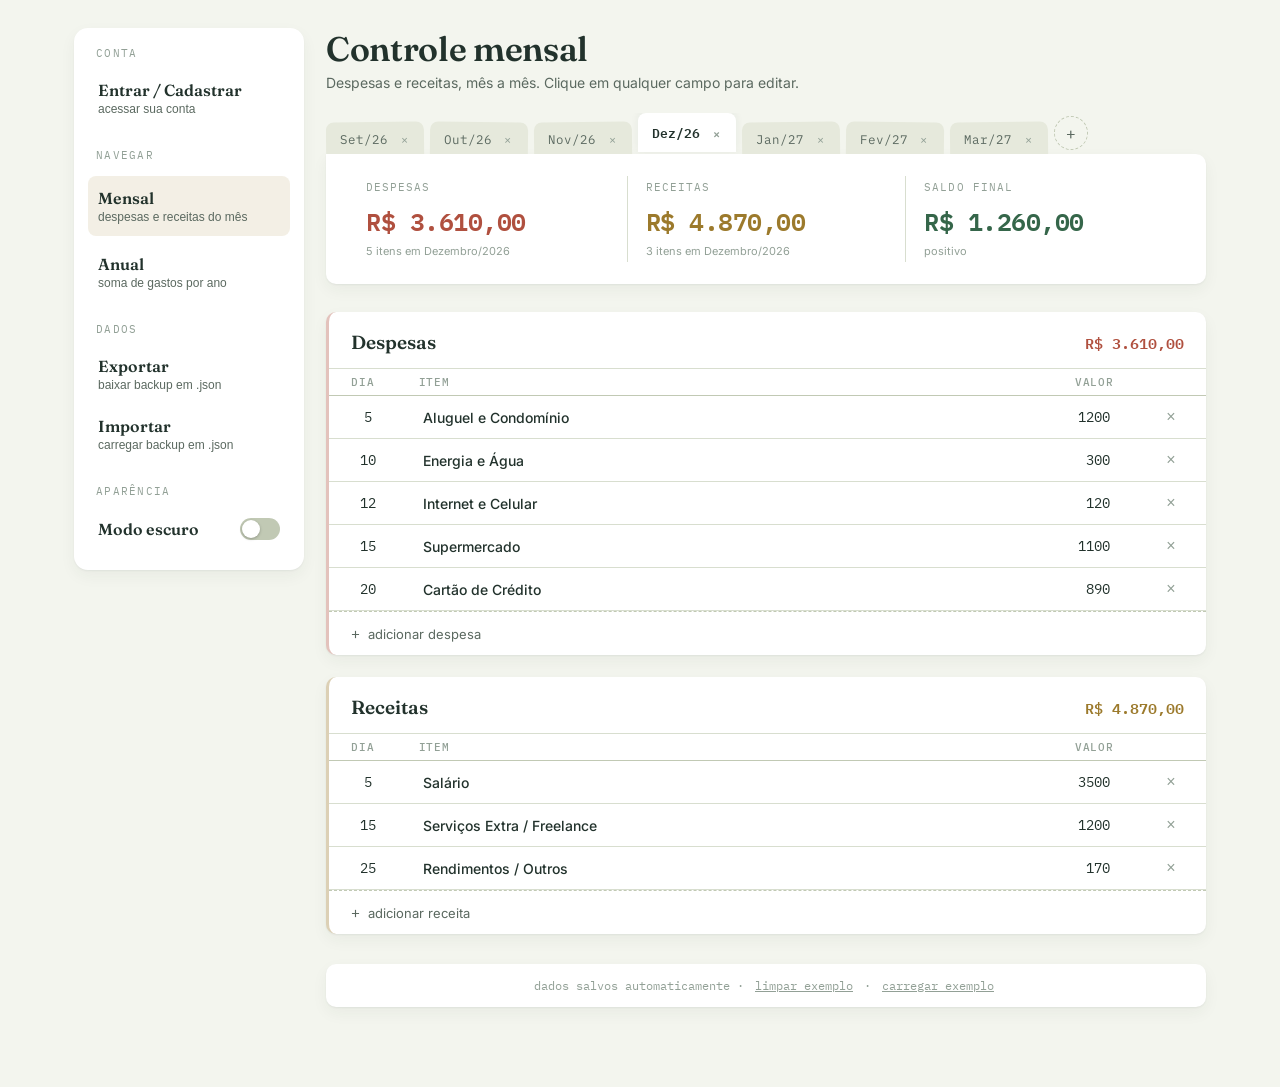
==== index.html @ 68f7543d "feat: adicionar suporte a carregamento em botões de autenticação" ====
<head>
  <meta charset="UTF-8">
  <meta name="viewport" content="width=device-width, initial-scale=1.0">
  <title>Saldo Simples</title>
  <link rel="preconnect" href="https://fonts.googleapis.com">
  <link href="https://fonts.googleapis.com/css2?family=Fraunces:opsz,wght@9..144,400;9..144,500;9..144,600;9..144,700&family=Inter:wght@400;500;600;700&family=IBM+Plex+Mono:wght@400;500;600&display=swap" rel="stylesheet">
  <link rel="manifest" href="/manifest.json">
  
  <!-- Forçar modo web app no iOS/Safari -->
  <meta name="apple-mobile-web-app-capable" content="yes">
  <meta name="apple-mobile-web-app-status-bar-style" content="black-translucent">
  
  <!-- Tag ÚNICA de cor da barra do navegador -->
  <meta name="theme-color" id="themeColorMeta" content="#f8fafc">

  <link rel="stylesheet" href="assets/css/style.css">
  
  <script>
    // Aplica o tema salvo E a cor do navegador antes de renderizar a página
    (function(){
      try {
        var saved = localStorage.getItem('saldo_theme');
        var isDark = saved ? saved === 'dark' : (window.matchMedia && window.matchMedia('(prefers-color-scheme: dark)').matches);
        var theme = isDark ? 'dark' : 'light';
        var color = isDark ? '#1a2421' : '#f8fafc';
        
        document.documentElement.setAttribute('data-theme', theme);
        
        var meta = document.getElementById('themeColorMeta');
        if (meta) meta.setAttribute('content', color);
      } catch(e){}
    })();
  </script>
</head>
<body>
  <div class="app-shell">
    <!-- Templates compartilhados: os blocos "Conta", "Dados" e "Aparência" são
         idênticos no menu lateral (desktop) e no menu suspenso (mobile), então
         ficam definidos uma única vez aqui e são clonados via JS (ver app.js). -->
    <template id="tplNavConta">
      <p class="nav-eyebrow">Conta</p>
      <button class="nav-link view-trigger auth-entry-btn" data-view="auth">
        <span class="nav-link-title">Entrar / Cadastrar</span>
        <span class="nav-link-sub">acessar sua conta</span>
      </button>
      <div class="nav-link account-logged-btn" style="display:none;">
        <div class="account-logged-info">
          <span class="nav-link-title account-logged-name">Usuário</span>
          <span class="nav-link-sub">conectado</span>
        </div>
        <button type="button" class="account-logout-btn" title="Sair da conta">
          <svg viewBox="0 0 24 24" fill="none" stroke="currentColor" stroke-width="1.8" stroke-linecap="round" stroke-linejoin="round"><path d="M9 21H5a2 2 0 0 1-2-2V5a2 2 0 0 1 2-2h4"></path><polyline points="16 17 21 12 16 7"></polyline><line x1="21" y1="12" x2="9" y2="12"></line></svg>
        </button>
      </div>
    </template>
    <template id="tplNavDados">
      <p class="nav-eyebrow" style="margin-top:14px;">Dados</p>
      <button class="nav-link action-export">
        <span class="nav-link-title">Exportar</span>
        <span class="nav-link-sub">baixar backup em .json</span>
      </button>
      <button class="nav-link action-import">
        <span class="nav-link-title">Importar</span>
        <span class="nav-link-sub">carregar backup em .json</span>
      </button>
    </template>
    <template id="tplNavAparencia">
      <p class="nav-eyebrow" style="margin-top:14px;">Aparência</p>
      <button type="button" class="nav-link theme-toggle-btn" aria-pressed="false">
        <span class="nav-link-title theme-toggle-label">Modo escuro</span>
        <span class="theme-toggle-track"><span class="theme-toggle-thumb"></span></span>
      </button>
    </template>

    <aside class="side-nav" id="sideNav">
      <!-- CONTA / LOGIN NO TOPO -->
      <div class="nav-slot" data-tpl="tplNavConta"></div>

      <!-- VISUALIZAÇÃO E DEMAIS ÍCONES EM BAIXO -->
      <p class="nav-eyebrow" style="margin-top:14px;">Navegar</p>
      <button class="nav-link view-trigger active" data-view="mensal">
        <span class="nav-link-title">Mensal</span>
        <span class="nav-link-sub">despesas e receitas do mês</span>
      </button>
      <button class="nav-link view-trigger" data-view="anual">
        <span class="nav-link-title">Anual</span>
        <span class="nav-link-sub">soma de gastos por ano</span>
      </button>

      <div class="nav-slot" data-tpl="tplNavDados"></div>
      <div class="nav-slot" data-tpl="tplNavAparencia"></div>
    </aside>
    
    <div class="wrap" id="app">
      <header class="top-bar">
        <div class="top-bar-title">
          <h1 id="pageTitle">Controle mensal</h1>
          <p class="sub" id="pageSub">Despesas e receitas, mês a mês. Clique em qualquer campo para editar.</p>
        </div>
      </header>

      <div id="viewMensal">
        <div class="tabs-row" id="tabsRow"></div>

        <div class="panel">
          <div class="stat despesas">
            <p class="stat-label">Despesas</p>
            <p class="stat-value" id="statDespesas">R$ 0,00</p>
            <p class="stat-sub" id="statDespesasCount">0 itens</p>
          </div>
          <div class="stat receitas">
            <p class="stat-label">Receitas</p>
            <p class="stat-value" id="statReceitas">R$ 0,00</p>
            <p class="stat-sub" id="statReceitasCount">0 itens</p>
          </div>
          <div class="stat saldo">
            <p class="stat-label">Saldo final</p>
            <p class="stat-value" id="statSaldo">R$ 0,00</p>
            <p class="stat-sub" id="statSaldoSub">&nbsp;</p>
          </div>
        </div>

        <section class="book expenses">
          <div class="book-head">
            <h2 class="book-title">Despesas</h2>
            <span class="book-total" id="expTotalHead">R$ 0,00</span>
          </div>
          <table>
            <thead>
              <tr>
                <th class="col-day">Dia</th>
                <th>Item</th>
                <th class="col-value">Valor</th>
                <th class="col-action"></th>
              </tr>
            </thead>
            <tbody id="expensesBody"></tbody>
          </table>
          <button class="add-row-btn" id="addExpenseBtn"><span class="plus-sym">+</span> adicionar despesa</button>
        </section>

        <section class="book income">
          <div class="book-head">
            <h2 class="book-title">Receitas</h2>
            <span class="book-total" id="incTotalHead">R$ 0,00</span>
          </div>
          <table>
            <thead>
              <tr>
                <th class="col-day">Dia</th>
                <th>Item</th>
                <th class="col-value">Valor</th>
                <th class="col-action"></th>
              </tr>
            </thead>
            <tbody id="incomeBody"></tbody>
          </table>
          <button class="add-row-btn" id="addIncomeBtn"><span class="plus-sym">+</span> adicionar receita</button>
        </section>
      </div>

      <div id="viewAnual" style="display:none;">
        <div id="anualYears"></div>
        <div class="panel geral-panel">
          <div class="stat despesas">
            <p class="stat-label">Despesas (geral)</p>
            <p class="stat-value" id="geralDespesas">R$ 0,00</p>
            <p class="stat-sub">todos os anos</p>
          </div>
          <div class="stat receitas">
            <p class="stat-label">Receitas (geral)</p>
            <p class="stat-value" id="geralReceitas">R$ 0,00</p>
            <p class="stat-sub">todos os anos</p>
          </div>
          <div class="stat saldo">
            <p class="stat-label">Saldo geral</p>
            <p class="stat-value" id="geralSaldo">R$ 0,00</p>
            <p class="stat-sub" id="geralSaldoSub">&nbsp;</p>
          </div>
        </div>
      </div>

      <div id="viewAuth" style="display:none;">
  <div class="auth-card">
    <!-- TÍTULO E SUBTÍTULO DENTRO DO CARD BRANCO -->
    <div class="auth-card-header">
      <h2 class="auth-card-title">Acessar Conta</h2>
      <p class="auth-card-sub" id="authCardSub">Faça login ou cadastre-se para sincronizar seus dados.</p>
    </div>

    <div class="auth-tabs">
      <button class="auth-tab active" id="tabLogin">Entrar</button>
      <button class="auth-tab" id="tabRegister">Cadastrar</button>
    </div>

    <form id="formLogin" class="auth-form">
      <div class="form-group">
        <label for="loginEmail">E-mail</label>
        <input type="email" id="loginEmail" required placeholder="seu@email.com">
      </div>
      <div class="form-group">
        <label for="loginPassword">Senha</label>
        <input type="password" id="loginPassword" required placeholder="••••••••">
      </div>
      <button type="submit" class="auth-submit" id="loginSubmitBtn">
        <span class="btn-spinner" hidden></span><span class="btn-label">Entrar</span>
      </button>
    </form>

    <form id="formRegister" class="auth-form" style="display:none;">
      <div class="form-row">
        <div class="form-group">
          <label for="regFirstName">Nome</label>
          <input type="text" id="regFirstName" required placeholder="Seu nome">
        </div>
        <div class="form-group">
          <label for="regLastName">Sobrenome</label>
          <input type="text" id="regLastName" required placeholder="Seu sobrenome">
        </div>
      </div>
      <div class="form-group">
        <label for="regEmail">E-mail</label>
        <input type="email" id="regEmail" required placeholder="seu@email.com">
      </div>
      <div class="form-group">
        <label for="regPassword">Senha</label>
        <input type="password" id="regPassword" required placeholder="••••••••">
      </div>
      <button type="submit" class="auth-submit" id="registerSubmitBtn">
        <span class="btn-spinner" hidden></span><span class="btn-label">Criar conta</span>
      </button>
    </form>
  </div>
</div>

      <footer>
        dados salvos automaticamente &middot; 
        <button id="clearBtn">limpar exemplo</button> &middot; 
        <button id="resetBtn">carregar exemplo</button>
      </footer>
    </div>
  </div>

  <input type="file" id="importFile" accept="application/json" style="display:none">

  <!-- Rodapé de navegação para celular -->
  <nav class="mobile-tabbar" id="mobileTabbar">
    <button class="tabbar-btn view-trigger active" data-view="mensal">
      <svg viewBox="0 0 24 24" fill="none" stroke="currentColor" stroke-width="1.8" stroke-linecap="round" stroke-linejoin="round"><rect x="3.5" y="4.5" width="17" height="16" rx="2.5"></rect><line x1="3.5" y1="9.5" x2="20.5" y2="9.5"></line><line x1="8" y1="2.5" x2="8" y2="6.5"></line><line x1="16" y1="2.5" x2="16" y2="6.5"></line></svg>
      <span>Mensal</span>
    </button>
    <button class="tabbar-btn view-trigger" data-view="anual">
      <svg viewBox="0 0 24 24" fill="none" stroke="currentColor" stroke-width="1.8" stroke-linecap="round" stroke-linejoin="round"><line x1="5" y1="20" x2="5" y2="12"></line><line x1="12" y1="20" x2="12" y2="6"></line><line x1="19" y1="20" x2="19" y2="15"></line><line x1="3" y1="20.5" x2="21" y2="20.5"></line></svg>
      <span>Anual</span>
    </button>
    <button class="tabbar-btn tabbar-conta" id="contaTabBtn">
      <svg viewBox="0 0 24 24" fill="none" stroke="currentColor" stroke-width="1.8" stroke-linecap="round" stroke-linejoin="round"><circle cx="12" cy="8" r="3.6"></circle><path d="M4.5 20c1.4-3.6 4.4-5.6 7.5-5.6s6.1 2 7.5 5.6"></path></svg>
      <span>Conta</span>
    </button>
  </nav>

  <!-- Menu suspenso (bottom sheet) do botão Conta no celular -->
  <div class="sheet-overlay" id="sheetOverlay">
    <div class="bottom-sheet" id="bottomSheet">
      <span class="sheet-handle"></span>
      <div class="nav-slot" data-tpl="tplNavConta"></div>
      <div class="nav-slot" data-tpl="tplNavDados"></div>
      <div class="nav-slot" data-tpl="tplNavAparencia"></div>
    </div>
  </div>

  <div class="save-flag" id="saveFlag">salvo</div>

  <!-- Modal customizado -->
  <div class="modal-overlay" id="modalOverlay">
    <div class="modal-card" role="dialog" aria-modal="true">
      <h3 class="modal-title" id="modalTitle"></h3>
      <p class="modal-message" id="modalMessage"></p>
      <div class="modal-actions" id="modalActions"></div>
    </div>
  </div>

  <!-- Notificações não bloqueantes -->
  <div class="toast-stack" id="toastStack"></div>

  <script>
    if ('serviceWorker' in navigator) {
      window.addEventListener('load', () => {
        navigator.serviceWorker.register('/sw.js')
          .catch(err => console.log('Erro ao registrar Service Worker:', err));
      });
    }
  </script>

  <script src="assets/js/app.js"></script>
  
</body>
</html>
---- assets/css/style.css ----
:root{
  --paper: #F3F5EE;
  --sheet: #FFFFFF;
  --ink: #22322C;
  --ink-soft: #5B6960;
  --ink-faint: #92A096;
  --rule: #D8DECF;
  --rule-strong: #C1C9B4;
  --margin: #B0503F;
  --margin-soft: rgba(176,80,63,0.35);
  --gold: #9C7A2C;
  --gold-soft: rgba(156,122,44,0.12);
  --pos: #35664A;
  --pos-soft: rgba(53,102,74,0.10);
  --neg: #A63D3D;
  --neg-soft: rgba(166,61,61,0.10);
  --tab-inactive: #E6E9DC;
  --shadow: 0 1px 2px rgba(34,50,44,0.06), 0 6px 16px rgba(34,50,44,0.05);
  --tint-rgb: 34,50,44;
  --overlay-scrim: rgba(34,50,44,0.32);
  color-scheme: light;
}

[data-theme="dark"]{
  --paper: #1B211D;
  --sheet: #242B26;
  --ink: #EAEDE6;
  --ink-soft: #AAB5A9;
  --ink-faint: #75816F;
  --rule: #34403A;
  --rule-strong: #3E4C43;
  --margin: #E08267;
  --margin-soft: rgba(224,130,103,0.35);
  --gold: #D9B25B;
  --gold-soft: rgba(217,178,91,0.14);
  --pos: #6FBF8F;
  --pos-soft: rgba(111,191,143,0.12);
  --neg: #E3807F;
  --neg-soft: rgba(227,128,127,0.14);
  --tab-inactive: #2E362F;
  --shadow: 0 1px 2px rgba(0,0,0,0.24), 0 6px 20px rgba(0,0,0,0.28);
  --tint-rgb: 255,255,255;
  --overlay-scrim: rgba(0,0,0,0.5);
  color-scheme: dark;
}

*{ box-sizing: border-box; }
html,body{ margin:0; padding:0; }
body{
  background: var(--paper);
  background-image:
    linear-gradient(var(--paper), var(--paper)),
    repeating-linear-gradient(90deg, rgba(var(--tint-rgb),0.02) 0 1px, transparent 1px 48px);
  color: var(--ink);
  font-family: 'Inter', sans-serif;
  min-height: 100vh;
  padding: 28px 16px 80px;
  -webkit-font-smoothing: antialiased;
}

.wrap{ max-width: 880px; margin: 0 auto; }

/* Header */
header{ margin-bottom: 22px; }
h1{
  font-family:'Fraunces', serif;
  font-optical-sizing: auto;
  font-weight: 600;
  font-size: 34px;
  margin: 0 0 4px;
  letter-spacing: -0.01em;
}
.sub{
  color: var(--ink-soft);
  font-size: 14px;
  margin: 0;
}

/* Month tabs */
.tabs-row{
  display:flex;
  align-items: flex-end;
  gap: 6px;
  margin: 22px 0 0;
  overflow-x: auto;
  padding-bottom: 2px;
  scrollbar-width: thin;
}
.tabs-row::-webkit-scrollbar{ height: 5px; }
.tabs-row::-webkit-scrollbar-thumb{ background: var(--rule-strong); border-radius: 4px; }

.tab{
  flex: 0 0 auto;
  font-family:'IBM Plex Mono', monospace;
  font-size: 12.5px;
  padding: 9px 12px 8px 14px;
  background: var(--tab-inactive);
  color: var(--ink-soft);
  border: none;
  border-radius: 8px 8px 0 0;
  cursor: pointer;
  position: relative;
  top: 3px;
  transition: transform 0.15s ease, background 0.15s ease, color 0.15s ease;
  white-space: nowrap;
  display: inline-flex;
  align-items: center;
  gap: 6px;
}
.tab:nth-child(odd){ transform: rotate(-0.6deg); }
.tab:nth-child(even){ transform: rotate(0.6deg); }
.tab:hover{ color: var(--ink); background: #DEE3D1; }
.tab.active{
  background: var(--sheet);
  color: var(--ink);
  font-weight: 600;
  top: 0;
  transform: none;
  box-shadow: 0 -2px 8px rgba(34,50,44,0.06);
}

.tab-close{
  display: inline-flex;
  align-items: center;
  justify-content: center;
  width: 16px;
  height: 16px;
  border-radius: 50%;
  font-size: 12px;
  color: var(--ink-faint);
  transition: all 0.12s ease;
  margin-left: 2px;
}
.tab-close:hover{
  background: var(--neg-soft);
  color: var(--neg);
}

.tab-add{
  flex: 0 0 auto;
  font-family:'IBM Plex Mono', monospace;
  font-size: 16px;
  line-height: 1;
  width: 34px; height: 34px;
  border-radius: 50%;
  border: 1px dashed var(--rule-strong);
  background: transparent;
  color: var(--ink-soft);
  cursor: pointer;
  align-self: center;
  transition: all 0.15s ease;
}
.tab-add:hover{ border-color: var(--margin); color: var(--margin); }

/* Panel geral */
.panel{
  background: var(--sheet);
  border-radius: 0 10px 10px 10px;
  box-shadow: var(--shadow);
  padding: 22px;
  display: grid;
  grid-template-columns: 1fr 1fr 1fr;
  gap: 0;
  margin-bottom: 28px;
  overflow: hidden;
}
.stat{ padding: 4px 18px; position:relative; }
.stat + .stat{ border-left: 1px solid var(--rule); }
.stat-label{
  font-family:'IBM Plex Mono', monospace;
  font-size: 10.5px;
  letter-spacing: 0.1em;
  text-transform: uppercase;
  color: var(--ink-faint);
  margin: 0 0 8px;
}
.stat-value{
  font-family:'IBM Plex Mono', monospace;
  font-size: 25px;
  font-weight: 600;
  font-variant-numeric: tabular-nums;
  margin: 0;
  letter-spacing: -0.02em;
}
.stat.despesas .stat-value{ color: var(--margin); }
.stat.receitas .stat-value{ color: var(--gold); }
.stat.saldo .stat-value.pos{ color: var(--pos); }
.stat.saldo .stat-value.neg{ color: var(--neg); }
.stat-sub{
  font-size: 11px;
  color: var(--ink-faint);
  margin: 4px 0 0;
}

@media (max-width: 560px){
  .panel{ grid-template-columns: 1fr; }
  .stat + .stat{ border-left:none; border-top: 1px solid var(--rule); padding-top: 14px; margin-top: 10px;}
}

/* Sections */
section.book{
  background: var(--sheet);
  border-radius: 10px;
  box-shadow: var(--shadow);
  margin-bottom: 22px;
  overflow: hidden;
  border-left: 3px solid var(--margin-soft);
}
section.book.income{ border-left-color: rgba(156,122,44,0.35); }

.book-head{
  display:flex;
  align-items:baseline;
  justify-content: space-between;
  padding: 18px 22px 12px;
}
.book-title{
  font-family:'Fraunces', serif;
  font-weight: 600;
  font-size: 19px;
  margin: 0;
}
.book-total{
  font-family:'IBM Plex Mono', monospace;
  font-size: 15px;
  font-weight: 600;
  font-variant-numeric: tabular-nums;
}
section.book .book-total{ color: var(--margin); }
section.book.income .book-total{ color: var(--gold); }

table{ width: 100%; border-collapse: collapse; }
thead th{
  text-align: left;
  font-family:'IBM Plex Mono', monospace;
  font-size: 10.5px;
  letter-spacing: 0.08em;
  text-transform: uppercase;
  color: var(--ink-faint);
  font-weight: 500;
  padding: 6px 22px;
  border-top: 1px solid var(--rule);
  border-bottom: 1px solid var(--rule-strong);
}
thead th.col-day{ width: 58px; }
thead th.col-value{ width: 150px; text-align: right; }
thead th.col-action{ width: 40px; }

tbody tr{ border-bottom: 1px solid var(--rule); transition: background 0.12s ease; }
tbody tr:hover{ background: rgba(var(--tint-rgb),0.02); }
tbody td{ padding: 4px 22px; vertical-align: middle; }
tbody td:first-child{ padding-left: 14px; padding-right: 4px; }

.cell-input{
  width: 100%;
  border: none;
  background: transparent;
  font-family: inherit;
  color: var(--ink);
  font-size: 14px;
  padding: 8px 4px;
  border-radius: 4px;
  outline: none;
  transition: background 0.12s ease;
}
.cell-input:hover{ background: rgba(var(--tint-rgb),0.035); }
.cell-input:focus{ background: var(--gold-soft); box-shadow: inset 0 0 0 1px var(--rule-strong); }
.cell-input.day-input{ font-family:'IBM Plex Mono', monospace; text-align:center; -moz-appearance:textfield; }
.cell-input.day-input::-webkit-inner-spin-button,
.cell-input.day-input::-webkit-outer-spin-button{ -webkit-appearance:none; margin:0; }
.cell-input.value-input{ -moz-appearance:textfield; }
.cell-input.value-input::-webkit-inner-spin-button,
.cell-input.value-input::-webkit-outer-spin-button{ -webkit-appearance:none; margin:0; }
.cell-input.value-input{
  font-family:'IBM Plex Mono', monospace;
  text-align: right;
  font-variant-numeric: tabular-nums;
}
.cell-input.item-input{ font-weight: 500; }
.cell-input.value-input::placeholder{ color: var(--ink-faint); font-family: 'Inter', sans-serif;}

.row-del{
  border: none;
  background: transparent;
  color: var(--ink-faint);
  cursor: pointer;
  font-size: 16px;
  line-height: 1;
  width: 26px; height: 26px;
  border-radius: 6px;
  transition: all 0.12s ease;
}
.row-del:hover{ color: var(--neg); background: var(--neg-soft); }

.add-row-btn{
  display:flex;
  align-items:center;
  gap: 8px;
  width: 100%;
  background: transparent;
  border: none;
  border-top: 1px dashed var(--rule-strong);
  color: var(--ink-soft);
  font-family: 'Inter', sans-serif;
  font-size: 13px;
  padding: 12px 22px;
  cursor: pointer;
  transition: all 0.12s ease;
}
.add-row-btn:hover{ color: var(--margin); background: rgba(176,80,63,0.03); }
section.book.income .add-row-btn:hover{ color: var(--gold); background: rgba(156,122,44,0.04); }
.plus-sym{ font-family:'IBM Plex Mono', monospace; font-size: 15px; }

.empty-note{
  padding: 22px;
  text-align:center;
  color: var(--ink-faint);
  font-size: 13px;
}

footer{
  text-align:center;
  color: var(--ink-faint);
  font-size: 12px;
  margin-top: 30px;
  font-family:'IBM Plex Mono', monospace;
  background: var(--sheet);
  border-radius: 10px;
  padding: 14px 16px;
  box-shadow: var(--shadow);
}
footer button{
  background:none;
  border:none;
  color: var(--ink-faint);
  text-decoration: underline;
  cursor:pointer;
  font-family: inherit;
  font-size: inherit;
  padding: 0 4px;
}
footer button:hover{ color: var(--margin); }

.save-flag{
  position: fixed;
  bottom: 18px; right: 18px;
  background: var(--ink);
  color: var(--paper);
  font-family:'IBM Plex Mono', monospace;
  font-size: 11.5px;
  padding: 8px 14px;
  border-radius: 20px;
  opacity: 0;
  transform: translateY(6px);
  transition: opacity 0.25s ease, transform 0.25s ease;
  pointer-events: none;
}
.save-flag.show{ opacity: 1; transform: translateY(0); }

@media (prefers-reduced-motion: reduce){
  *{ transition: none !important; }
}

/* Header topo (título) */
.top-bar{
  display: flex;
  align-items: flex-start;
  gap: 14px;
  margin-bottom: 22px;
}
.top-bar-title{ flex: 1 1 auto; min-width: 0; }
.top-bar-title h1{ margin: 0 0 4px; }
.top-bar-title .sub{ margin: 0; }

.nav-eyebrow{
  font-family:'IBM Plex Mono', monospace;
  font-size: 10.5px;
  letter-spacing: 0.12em;
  text-transform: uppercase;
  color: var(--ink-faint);
  margin: 0 8px 8px;
}
.nav-link{
  text-align: left;
  border: none;
  background: transparent;
  border-radius: 8px;
  padding: 12px 10px;
  cursor: pointer;
  display: flex;
  flex-direction: column;
  gap: 2px;
  transition: background 0.15s ease;
}
.nav-link:hover{ background: rgba(var(--tint-rgb),0.045); }
.nav-link.active{ background: var(--gold-soft); }
.nav-link-title{
  font-family:'Fraunces', serif;
  font-weight: 600;
  font-size: 16px;
  color: var(--ink);
}
.nav-link-sub{
  font-size: 12px;
  color: var(--ink-soft);
}

.account-logged-btn{
  flex-direction: row;
  align-items: center;
  justify-content: space-between;
  gap: 8px;
  cursor: default;
}
.account-logged-info{
  display: flex;
  flex-direction: column;
  gap: 2px;
  min-width: 0;
}
.account-logged-name{
  overflow: hidden;
  text-overflow: ellipsis;
  white-space: nowrap;
}
.account-logout-btn{
  flex-shrink: 0;
  width: 32px;
  height: 32px;
  display: flex;
  align-items: center;
  justify-content: center;
  border: none;
  border-radius: 7px;
  background: transparent;
  color: var(--ink-soft);
  cursor: pointer;
  transition: background 0.15s ease, color 0.15s ease;
}
.account-logout-btn:hover{
  background: rgba(190,60,60,0.1);
  color: #b23b3b;
}
.account-logout-btn svg{
  width: 18px;
  height: 18px;
}

/* Alternância de tema (claro/escuro) */
.theme-toggle-btn{
  flex-direction: row;
  align-items: center;
  justify-content: space-between;
  gap: 8px;
  width: 100%;
}
.theme-toggle-track{
  position: relative;
  flex-shrink: 0;
  width: 40px;
  height: 22px;
  border-radius: 999px;
  background: var(--rule-strong);
  transition: background 0.2s ease;
}
.theme-toggle-thumb{
  position: absolute;
  top: 2px; left: 2px;
  width: 18px; height: 18px;
  border-radius: 50%;
  background: var(--sheet);
  box-shadow: 0 1px 3px rgba(0,0,0,0.25);
  display: flex;
  align-items: center;
  justify-content: center;
  color: var(--ink-soft);
  transition: transform 0.2s ease;
}
.theme-toggle-thumb svg{ width: 12px; height: 12px; }
[data-theme="dark"] .theme-toggle-track{ background: var(--gold); }
[data-theme="dark"] .theme-toggle-thumb{ transform: translateX(18px); }


/* --- Modal customizado (substitui confirm()/alert() nativos) --- */
.modal-overlay{
  position: fixed;
  inset: 0;
  background: var(--overlay-scrim);
  display: flex;
  align-items: center;
  justify-content: center;
  padding: 20px;
  z-index: 200;
  opacity: 0;
  pointer-events: none;
  transition: opacity 0.18s ease;
}
.modal-overlay.open{ opacity: 1; pointer-events: auto; }
.modal-card{
  background: var(--sheet);
  border-radius: 12px;
  box-shadow: var(--shadow);
  max-width: 400px;
  width: 100%;
  padding: 24px;
  transform: translateY(8px) scale(0.98);
  transition: transform 0.18s ease;
}
.modal-overlay.open .modal-card{ transform: translateY(0) scale(1); }
.modal-title{
  font-family: 'Fraunces', serif;
  font-weight: 600;
  font-size: 18px;
  color: var(--ink);
  margin: 0 0 10px;
}
.modal-message{
  font-size: 14px;
  color: var(--ink-soft);
  line-height: 1.5;
  margin: 0 0 22px;
  white-space: pre-line;
}
.modal-actions{
  display: flex;
  justify-content: flex-end;
  gap: 10px;
}
.modal-btn{
  padding: 10px 18px;
  border-radius: 7px;
  border: none;
  font-family: 'IBM Plex Mono', monospace;
  font-size: 13px;
  font-weight: 600;
  cursor: pointer;
  transition: background 0.15s ease, opacity 0.15s ease;
}
.modal-btn.secondary{
  background: transparent;
  color: var(--ink-soft);
  border: 1px solid var(--rule-strong);
}
.modal-btn.secondary:hover{ background: rgba(var(--tint-rgb),0.05); }
.modal-btn.primary{ background: var(--ink); color: var(--paper); }
.modal-btn.primary:hover{ opacity: 0.88; }
.modal-btn.danger{ background: var(--neg); color: #fff; }
.modal-btn.danger:hover{ opacity: 0.88; }

@media (prefers-reduced-motion: reduce){
  .modal-overlay, .modal-card{ transition: none; }
}

/* --- Toasts (notificações não bloqueantes) --- */
.toast-stack{
  position: fixed;
  top: 18px;
  right: 18px;
  left: 18px;
  z-index: 210;
  display: flex;
  flex-direction: column;
  align-items: flex-end;
  gap: 8px;
  pointer-events: none;
}
.toast{
  pointer-events: auto;
  max-width: 360px;
  background: var(--sheet);
  color: var(--ink);
  border-left: 4px solid var(--ink-soft);
  border-radius: 8px;
  box-shadow: var(--shadow);
  padding: 12px 16px;
  font-size: 13.5px;
  line-height: 1.4;
  opacity: 0;
  transform: translateY(-8px);
  transition: opacity 0.2s ease, transform 0.2s ease;
  cursor: pointer;
}
.toast.show{ opacity: 1; transform: translateY(0); }
.toast.success{ border-left-color: var(--pos); }
.toast.error{ border-left-color: var(--neg); }
.toast.info{ border-left-color: var(--gold); }
.toast.syncing{ border-left-color: var(--ink-faint); }
@media (max-width: 560px){
  .toast-stack{ left: 12px; right: 12px; align-items: stretch; }
  .toast{ max-width: none; }
}

/* Layout geral: menu lateral (desktop) + conteúdo */
.app-shell{ display: block; }
.side-nav{ display: none; }
.mobile-tabbar{ display: none; }
.sheet-overlay{ display: none; }

/* Desktop / navegador: menu fica sempre aberto na lateral,
   próximo ao conteúdo centralizado (não colado na borda da tela) */
@media (min-width: 769px){
  .app-shell{
    display: flex;
    align-items: flex-start;
    justify-content: center;
    gap: 22px;
    max-width: 1170px;
    margin: 0 auto;
  }
  .app-shell .wrap{ margin: 0; flex: 1 1 auto; min-width: 0; }

  .side-nav{
    display: flex;
    flex-direction: column;
    gap: 6px;
    width: 230px;
    flex: 0 0 230px;
    position: sticky;
    top: 28px;
    background: var(--sheet);
    border-radius: 14px;
    box-shadow: var(--shadow);
    padding: 18px 14px;
  }
}

/* Mobile: menu lateral vira barra de navegação no rodapé,
   e "Conta" abre um menu suspenso de baixo pra cima */
@media (max-width: 768px){
  body{ padding-bottom: 92px; }
  .save-flag{ bottom: 84px; }

  .mobile-tabbar{
    display: flex;
    position: fixed;
    left: 0; right: 0; bottom: 0;
    z-index: 45;
    background: var(--sheet);
    border-top: 1px solid var(--rule);
    box-shadow: 0 -2px 12px rgba(34,50,44,0.07);
    padding: 6px 2px calc(6px + env(safe-area-inset-bottom));
  }
  .tabbar-btn{
    flex: 1 1 0;
    display: flex;
    flex-direction: column;
    align-items: center;
    justify-content: center;
    gap: 3px;
    border: none;
    background: transparent;
    color: var(--ink-faint);
    font-family: 'IBM Plex Mono', monospace;
    font-size: 10.5px;
    letter-spacing: 0.01em;
    padding: 6px 2px;
    border-radius: 10px;
    cursor: pointer;
    transition: color 0.15s ease, background 0.15s ease;
  }
  .tabbar-btn svg{ width: 21px; height: 21px; }
  .tabbar-btn:active{ background: rgba(var(--tint-rgb),0.06); }
  .tabbar-btn.active{ color: var(--margin); background: var(--gold-soft); }

  /* Menu suspenso (bottom sheet) */
  .sheet-overlay{
    display: block;
    position: fixed;
    inset: 0;
    background: var(--overlay-scrim);
    z-index: 49;
    opacity: 0;
    pointer-events: none;
    transition: opacity 0.2s ease;
  }
  .sheet-overlay.open{ opacity: 1; pointer-events: auto; }

  .bottom-sheet{
    position: fixed;
    left: 0; right: 0; bottom: 0;
    background: var(--sheet);
    border-radius: 16px 16px 0 0;
    box-shadow: 0 -8px 28px rgba(34,50,44,0.18);
    padding: 10px 14px calc(18px + env(safe-area-inset-bottom));
    display: flex;
    flex-direction: column;
    gap: 4px;
    transform: translateY(100%);
    transition: transform 0.24s ease;
    max-height: 70vh;
    overflow-y: auto;
  }
  .sheet-overlay.open .bottom-sheet{ transform: translateY(0); }

  .sheet-handle{
    width: 36px; height: 4px;
    border-radius: 3px;
    background: var(--rule-strong);
    margin: 4px auto 10px;
  }
}

/* Anual */
.anual-head{ margin-bottom: 22px; }
.year-card{
  background: var(--sheet);
  border-radius: 10px;
  box-shadow: var(--shadow);
  margin-bottom: 22px;
  overflow: hidden;
  border-left: 3px solid var(--rule-strong);
}
.year-head{
  display:flex;
  align-items: baseline;
  justify-content: space-between;
  padding: 18px 22px 14px;
  border-bottom: 1px solid var(--rule);
}
.year-title{
  font-family:'Fraunces', serif;
  font-weight: 600;
  font-size: 22px;
  margin: 0;
}
.year-saldo{
  font-family:'IBM Plex Mono', monospace;
  font-size: 15px;
  font-weight: 600;
  font-variant-numeric: tabular-nums;
}
.year-saldo.pos{ color: var(--pos); }
.year-saldo.neg{ color: var(--neg); }

.year-stats{
  display: grid;
  grid-template-columns: 1fr 1fr;
  gap: 0;
}
.year-stat{ padding: 16px 22px; }
.year-stat + .year-stat{ border-left: 1px solid var(--rule); }
.year-stat .stat-label{ margin-bottom: 6px; }
.year-stat .stat-value{ font-size: 20px; }
.year-stat.despesas .stat-value{ color: var(--margin); }
.year-stat.receitas .stat-value{ color: var(--gold); }

.year-breakdown{
  display: grid;
  grid-template-columns: 1fr 1fr;
  gap: 0;
  border-top: 1px solid var(--rule);
}
.year-breakdown-col + .year-breakdown-col{ border-left: 1px solid var(--rule); }
.year-breakdown-title{
  font-family:'IBM Plex Mono', monospace;
  font-size: 10.5px;
  letter-spacing: 0.08em;
  text-transform: uppercase;
  color: var(--ink-faint);
  padding: 12px 22px 4px;
}
.year-item-row{
  display:flex;
  justify-content: space-between;
  padding: 5px 22px;
  font-size: 13px;
}
.year-item-row .yi-name{ color: var(--ink-soft); }
.year-item-row .yi-val{
  font-family:'IBM Plex Mono', monospace;
  font-variant-numeric: tabular-nums;
  flex-shrink: 0;
  padding-left: 12px;
}
.year-breakdown-empty{
  padding: 8px 22px 14px;
  font-size: 12.5px;
  color: var(--ink-faint);
}
.year-breakdown-col:last-child .year-breakdown-empty,
.year-breakdown-col:last-child .year-item-row{ padding-bottom: 14px; }

.geral-panel{ margin-top: 4px; }

.anual-empty{
  background: var(--sheet);
  border-radius: 10px;
  box-shadow: var(--shadow);
  padding: 32px 22px;
  text-align: center;
  color: var(--ink-faint);
  font-size: 14px;
  margin-bottom: 22px;
}

/* Página de Auth / Login */
.auth-card {
  background: var(--sheet);
  border-radius: 10px;
  box-shadow: var(--shadow);
  padding: 28px;
  max-width: 400px;
  margin: 20px auto;
}
.auth-tabs {
  display: flex;
  border-bottom: 1px solid var(--rule);
  margin-bottom: 20px;
}
.auth-tab {
  flex: 1;
  padding: 10px;
  background: none;
  border: none;
  border-bottom: 2px solid transparent;
  font-family: 'IBM Plex Mono', monospace;
  font-size: 14px;
  color: var(--ink-soft);
  cursor: pointer;
  transition: all 0.15s ease;
}
.auth-tab.active {
  border-bottom-color: var(--margin);
  color: var(--ink);
  font-weight: 600;
}
.auth-form {
  display: flex;
  flex-direction: column;
  gap: 16px;
}
.form-group {
  display: flex;
  flex-direction: column;
  gap: 6px;
}
.form-row {
  display: flex;
  gap: 12px;
}
.form-row .form-group {
  flex: 1;
  min-width: 0;
}
.form-group label {
  font-size: 12px;
  font-weight: 500;
  color: var(--ink-soft);
  font-family: 'IBM Plex Mono', monospace;
}
.form-group input {
  padding: 10px 12px;
  border: 1px solid var(--rule-strong);
  border-radius: 6px;
  background: var(--paper);
  font-family: inherit;
  font-size: 14px;
  color: var(--ink);
  outline: none;
}
.form-group input:focus {
  border-color: var(--margin);
  box-shadow: 0 0 0 2px var(--margin-soft);
}
.auth-submit {
  margin-top: 8px;
  padding: 12px;
  background: var(--ink);
  color: var(--paper);
  border: none;
  border-radius: 6px;
  font-family: 'IBM Plex Mono', monospace;
  font-weight: 600;
  cursor: pointer;
  transition: background 0.15s ease;
}
.auth-submit:hover {
  background: var(--margin);
}

@media (max-width: 560px){
  .year-stats{ grid-template-columns: 1fr; }
  .year-stat + .year-stat{ border-left: none; border-top: 1px solid var(--rule); }
  .year-breakdown{ grid-template-columns: 1fr; }
  .year-breakdown-col + .year-breakdown-col{ border-left: none; border-top: 1px solid var(--rule); }

  thead th, tbody td, .book-head{ padding-left: 14px; padding-right: 14px; }
  tbody td:first-child{ padding-left: 10px; padding-right: 2px; }
  .stat-value{ font-size: 21px; }
  thead th.col-day{ width: 40px; }
  thead th.col-value{ width: 92px; padding-left: 6px; }
  thead th.col-action{ width: 30px; }
  table{ table-layout: fixed; }
  tbody td:nth-child(2){ padding-left: 8px; padding-right: 4px; overflow: hidden; }
  tbody td:nth-child(3){ padding-left: 4px; padding-right: 8px; }
  .cell-input.item-input{ font-size: 13.5px; }
  .cell-input.value-input{ font-size: 13px; padding-left: 0; }
  .cell-input.value-input::placeholder{ font-size: 12px; }
  tbody td:last-child{ padding-left: 0; padding-right: 8px; }
}

#viewAuth {
  padding-top: 10px;
  min-height: calc(100vh - 120px);
  display: flex;
  justify-content: center;
  align-items: flex-start; /* Garante que o card fique no topo e não centralizado verticalmente lá embaixo */
}

/* Cabeçalho centralizado do card de autenticação */
.auth-card-header {
  text-align: center;
  margin-bottom: 24px;
}

.auth-card-title {
  font-family: 'Fraunces', serif; /* Mesmo padrão de título usado em .modal-title, .book-title, .nav-link-title e .year-title */
  font-size: 1.35rem;
  font-weight: 700;
  letter-spacing: -0.02em;
  color: var(--ink);
  margin: 0 0 6px 0;
}

.auth-card-sub {
  font-family: inherit; /* Garante a mesma fonte do restante do app */
  font-size: 0.875rem;
  font-weight: 400;
  color: var(--ink-soft);
  margin: 0;
  line-height: 1.45;
}
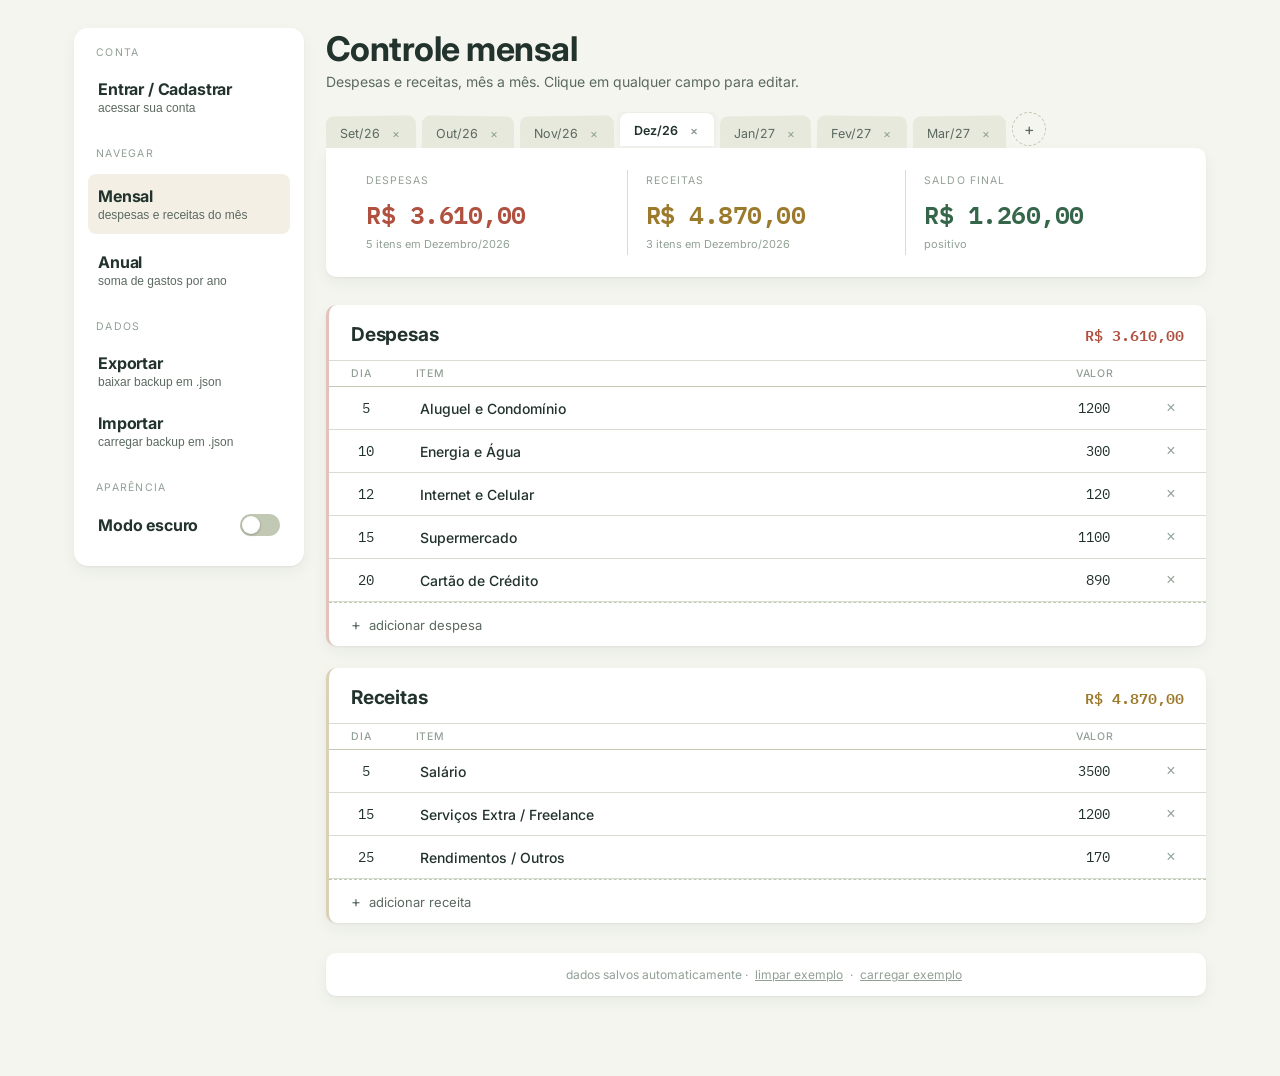
==== commit 6cdecb24: "Refactor code structure for improved readability and maintainability" ====
--- a/index.html
+++ b/index.html
@@ -5,7 +5,7 @@
   <link rel="preconnect" href="https://fonts.googleapis.com">
   <link href="https://fonts.googleapis.com/css2?family=Fraunces:opsz,wght@9..144,400;9..144,500;9..144,600;9..144,700&family=Inter:wght@400;500;600;700&family=IBM+Plex+Mono:wght@400;500;600&display=swap" rel="stylesheet">
   <link rel="manifest" href="/manifest.json">
-  
+  <link rel="icon" type="image/x-icon" href="/assets/favicon.ico">
   <!-- Forçar modo web app no iOS/Safari -->
   <meta name="apple-mobile-web-app-capable" content="yes">
   <meta name="apple-mobile-web-app-status-bar-style" content="black-translucent">
--- a/assets/css/style.css
+++ b/assets/css/style.css
@@ -63,12 +63,11 @@
 /* Header */
 header{ margin-bottom: 22px; }
 h1{
-  font-family:'Fraunces', serif;
-  font-optical-sizing: auto;
-  font-weight: 600;
+  font-family: 'Inter', sans-serif;
+  font-weight: 700;
   font-size: 34px;
   margin: 0 0 4px;
-  letter-spacing: -0.01em;
+  letter-spacing: -0.015em;
 }
 .sub{
   color: var(--ink-soft);
@@ -91,7 +90,7 @@
 
 .tab{
   flex: 0 0 auto;
-  font-family:'IBM Plex Mono', monospace;
+  font-family: 'Inter', sans-serif;
   font-size: 12.5px;
   padding: 9px 12px 8px 14px;
   background: var(--tab-inactive);
@@ -138,7 +137,7 @@
 
 .tab-add{
   flex: 0 0 auto;
-  font-family:'IBM Plex Mono', monospace;
+  font-family: 'Inter', sans-serif;
   font-size: 16px;
   line-height: 1;
   width: 34px; height: 34px;
@@ -167,7 +166,7 @@
 .stat{ padding: 4px 18px; position:relative; }
 .stat + .stat{ border-left: 1px solid var(--rule); }
 .stat-label{
-  font-family:'IBM Plex Mono', monospace;
+  font-family: 'Inter', sans-serif;
   font-size: 10.5px;
   letter-spacing: 0.1em;
   text-transform: uppercase;
@@ -215,10 +214,11 @@
   padding: 18px 22px 12px;
 }
 .book-title{
-  font-family:'Fraunces', serif;
-  font-weight: 600;
+  font-family: 'Inter', sans-serif;
+  font-weight: 700;
   font-size: 19px;
   margin: 0;
+  letter-spacing: -0.01em;
 }
 .book-total{
   font-family:'IBM Plex Mono', monospace;
@@ -232,7 +232,7 @@
 table{ width: 100%; border-collapse: collapse; }
 thead th{
   text-align: left;
-  font-family:'IBM Plex Mono', monospace;
+  font-family: 'Inter', sans-serif;
   font-size: 10.5px;
   letter-spacing: 0.08em;
   text-transform: uppercase;
@@ -309,7 +309,7 @@
 }
 .add-row-btn:hover{ color: var(--margin); background: rgba(176,80,63,0.03); }
 section.book.income .add-row-btn:hover{ color: var(--gold); background: rgba(156,122,44,0.04); }
-.plus-sym{ font-family:'IBM Plex Mono', monospace; font-size: 15px; }
+.plus-sym{ font-family: 'Inter', sans-serif; font-size: 15px; }
 
 .empty-note{
   padding: 22px;
@@ -323,7 +323,7 @@
   color: var(--ink-faint);
   font-size: 12px;
   margin-top: 30px;
-  font-family:'IBM Plex Mono', monospace;
+  font-family: 'Inter', sans-serif;
   background: var(--sheet);
   border-radius: 10px;
   padding: 14px 16px;
@@ -346,7 +346,7 @@
   bottom: 18px; right: 18px;
   background: var(--ink);
   color: var(--paper);
-  font-family:'IBM Plex Mono', monospace;
+  font-family: 'Inter', sans-serif;
   font-size: 11.5px;
   padding: 8px 14px;
   border-radius: 20px;
@@ -373,7 +373,7 @@
 .top-bar-title .sub{ margin: 0; }
 
 .nav-eyebrow{
-  font-family:'IBM Plex Mono', monospace;
+  font-family: 'Inter', sans-serif;
   font-size: 10.5px;
   letter-spacing: 0.12em;
   text-transform: uppercase;
@@ -395,10 +395,11 @@
 .nav-link:hover{ background: rgba(var(--tint-rgb),0.045); }
 .nav-link.active{ background: var(--gold-soft); }
 .nav-link-title{
-  font-family:'Fraunces', serif;
-  font-weight: 600;
+  font-family: 'Inter', sans-serif;
+  font-weight: 700;
   font-size: 16px;
   color: var(--ink);
+  letter-spacing: -0.01em;
 }
 .nav-link-sub{
   font-size: 12px;
@@ -508,11 +509,12 @@
 }
 .modal-overlay.open .modal-card{ transform: translateY(0) scale(1); }
 .modal-title{
-  font-family: 'Fraunces', serif;
-  font-weight: 600;
+  font-family: 'Inter', sans-serif;
+  font-weight: 700;
   font-size: 18px;
   color: var(--ink);
   margin: 0 0 10px;
+  letter-spacing: -0.01em;
 }
 .modal-message{
   font-size: 14px;
@@ -530,7 +532,7 @@
   padding: 10px 18px;
   border-radius: 7px;
   border: none;
-  font-family: 'IBM Plex Mono', monospace;
+  font-family: 'Inter', sans-serif;
   font-size: 13px;
   font-weight: 600;
   cursor: pointer;
@@ -650,7 +652,7 @@
     border: none;
     background: transparent;
     color: var(--ink-faint);
-    font-family: 'IBM Plex Mono', monospace;
+    font-family: 'Inter', sans-serif;
     font-size: 10.5px;
     letter-spacing: 0.01em;
     padding: 6px 2px;
@@ -718,10 +720,11 @@
   border-bottom: 1px solid var(--rule);
 }
 .year-title{
-  font-family:'Fraunces', serif;
-  font-weight: 600;
+  font-family: 'Inter', sans-serif;
+  font-weight: 700;
   font-size: 22px;
   margin: 0;
+  letter-spacing: -0.01em;
 }
 .year-saldo{
   font-family:'IBM Plex Mono', monospace;
@@ -752,7 +755,7 @@
 }
 .year-breakdown-col + .year-breakdown-col{ border-left: 1px solid var(--rule); }
 .year-breakdown-title{
-  font-family:'IBM Plex Mono', monospace;
+  font-family: 'Inter', sans-serif;
   font-size: 10.5px;
   letter-spacing: 0.08em;
   text-transform: uppercase;
@@ -813,7 +816,7 @@
   background: none;
   border: none;
   border-bottom: 2px solid transparent;
-  font-family: 'IBM Plex Mono', monospace;
+  font-family: 'Inter', sans-serif;
   font-size: 14px;
   color: var(--ink-soft);
   cursor: pointer;
@@ -846,7 +849,7 @@
   font-size: 12px;
   font-weight: 500;
   color: var(--ink-soft);
-  font-family: 'IBM Plex Mono', monospace;
+  font-family: 'Inter', sans-serif;
 }
 .form-group input {
   padding: 10px 12px;
@@ -869,7 +872,7 @@
   color: var(--paper);
   border: none;
   border-radius: 6px;
-  font-family: 'IBM Plex Mono', monospace;
+  font-family: 'Inter', sans-serif;
   font-weight: 600;
   cursor: pointer;
   transition: background 0.15s ease;
@@ -914,10 +917,10 @@
 }
 
 .auth-card-title {
-  font-family: 'Fraunces', serif; /* Mesmo padrão de título usado em .modal-title, .book-title, .nav-link-title e .year-title */
+  font-family: 'Inter', sans-serif; /* Mesmo padrão de título usado em .modal-title, .book-title, .nav-link-title e .year-title */
   font-size: 1.35rem;
   font-weight: 700;
-  letter-spacing: -0.02em;
+  letter-spacing: -0.01em;
   color: var(--ink);
   margin: 0 0 6px 0;
 }
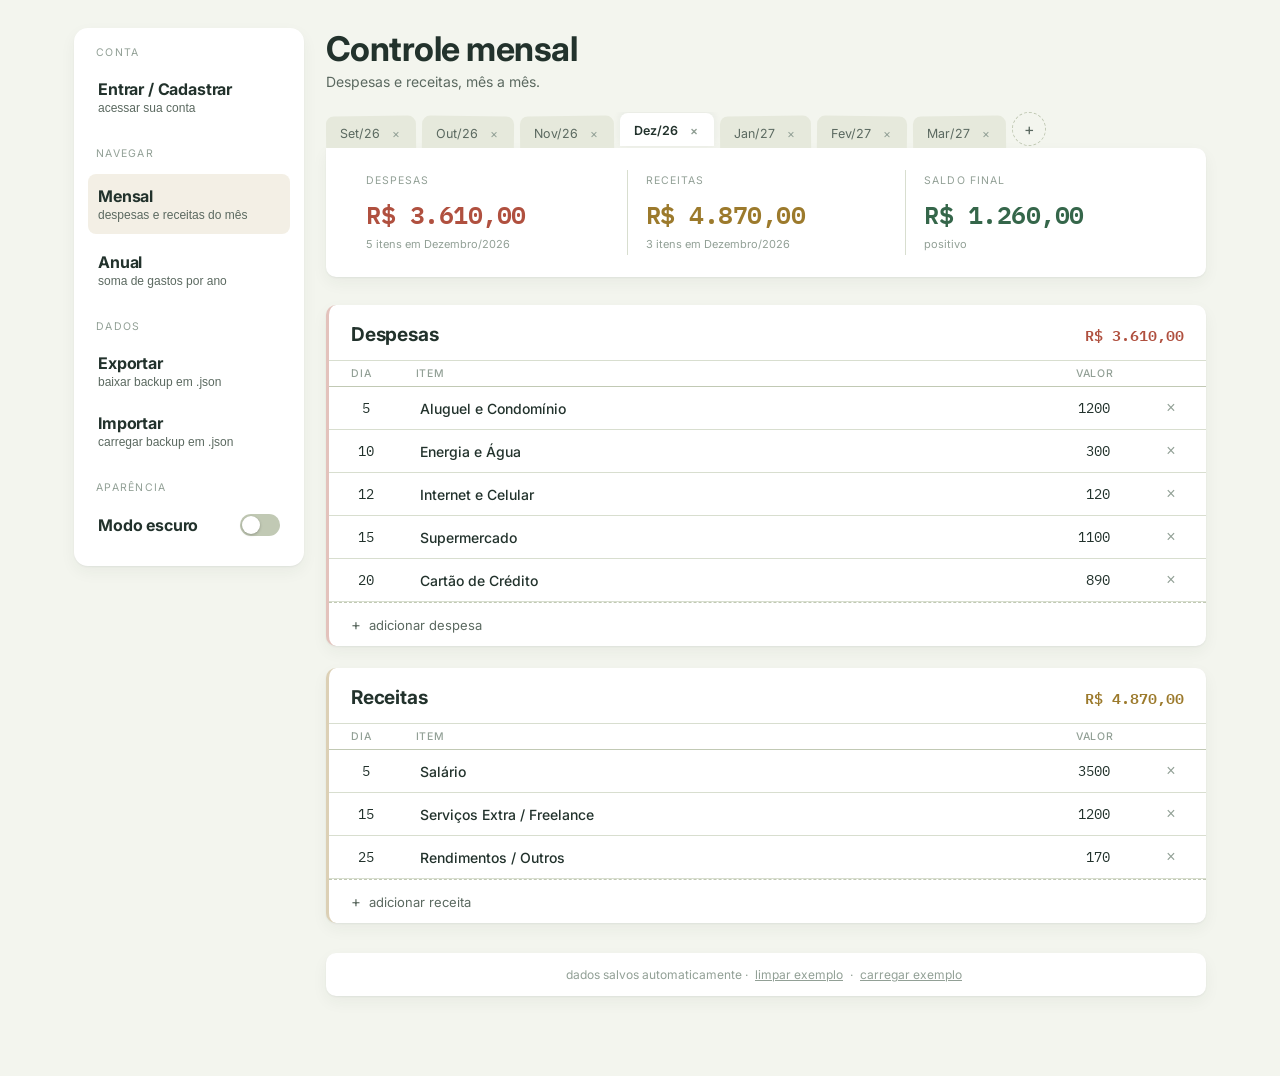
==== commit 33ebe639: "fix: remover texto redundante da descrição na página inicial" ====
--- a/index.html
+++ b/index.html
@@ -95,7 +95,7 @@
       <header class="top-bar">
         <div class="top-bar-title">
           <h1 id="pageTitle">Controle mensal</h1>
-          <p class="sub" id="pageSub">Despesas e receitas, mês a mês. Clique em qualquer campo para editar.</p>
+          <p class="sub" id="pageSub">Despesas e receitas, mês a mês.</p>
         </div>
       </header>
 
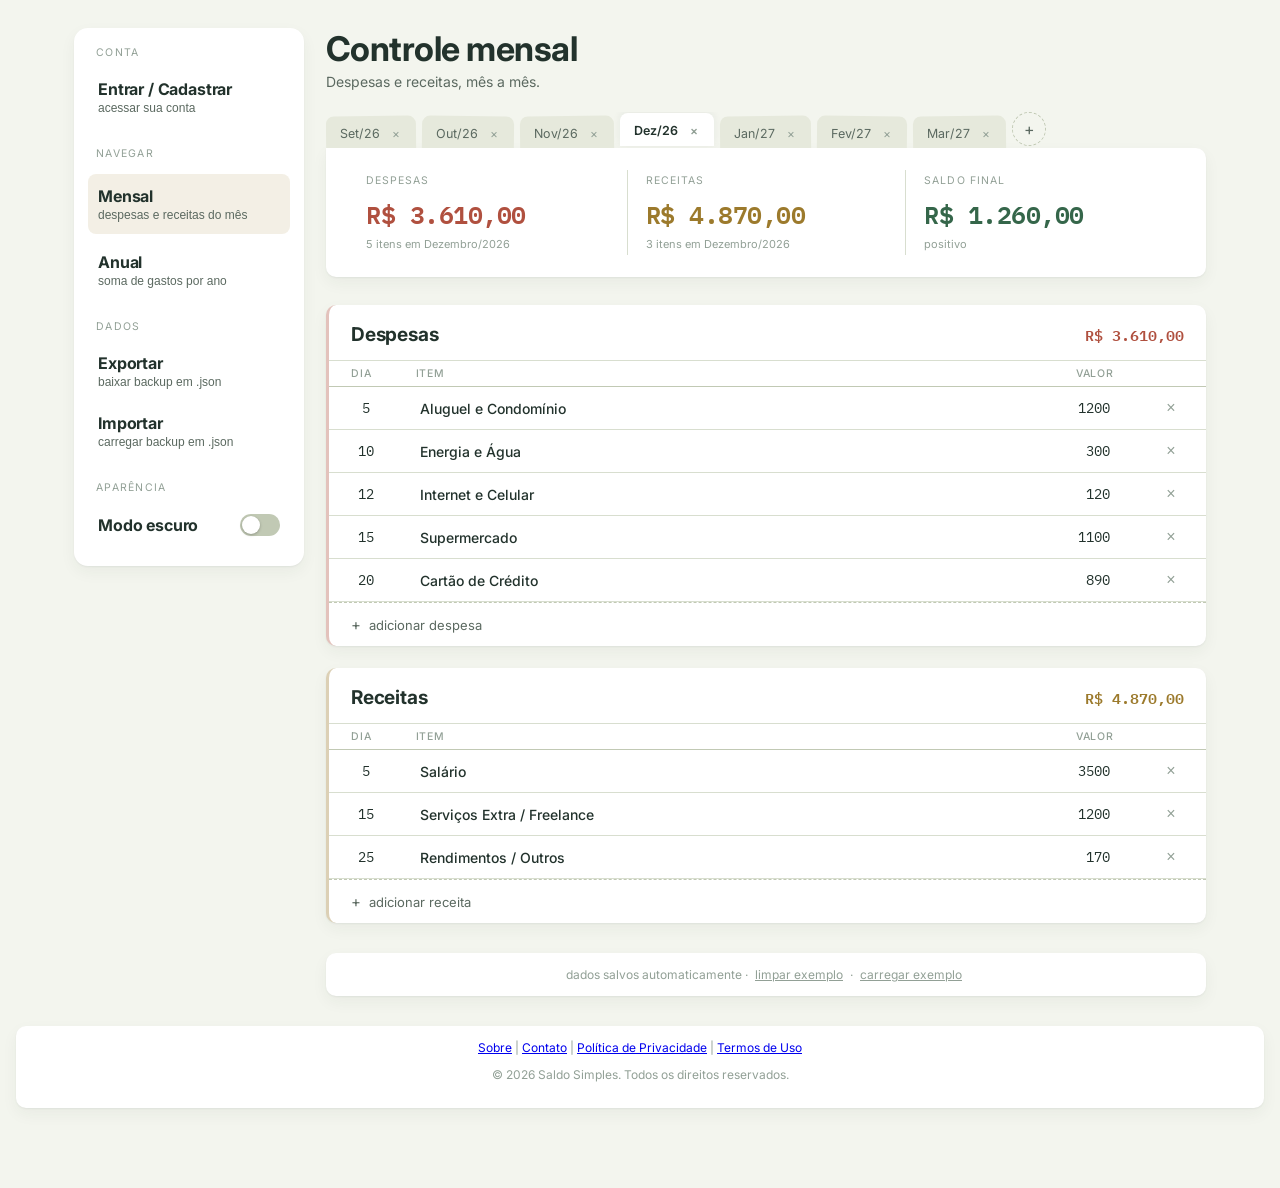
==== commit 560953db: "feat: adicionar páginas de contato, privacidade, sobre e termos de uso" ====
--- a/index.html
+++ b/index.html
@@ -292,6 +292,17 @@
     }
   </script>
 
+  <!-- Exemplo de rodapé para a aplicação -->
+<footer>
+  <nav>
+    <a href="/sobre.html">Sobre</a> |
+    <a href="/contato.html">Contato</a> |
+    <a href="/privacidade.html">Política de Privacidade</a> |
+    <a href="/termos.html">Termos de Uso</a>
+  </nav>
+  <p>© 2026 Saldo Simples. Todos os direitos reservados.</p>
+</footer>
+
   <script src="assets/js/app.js"></script>
   
 </body>
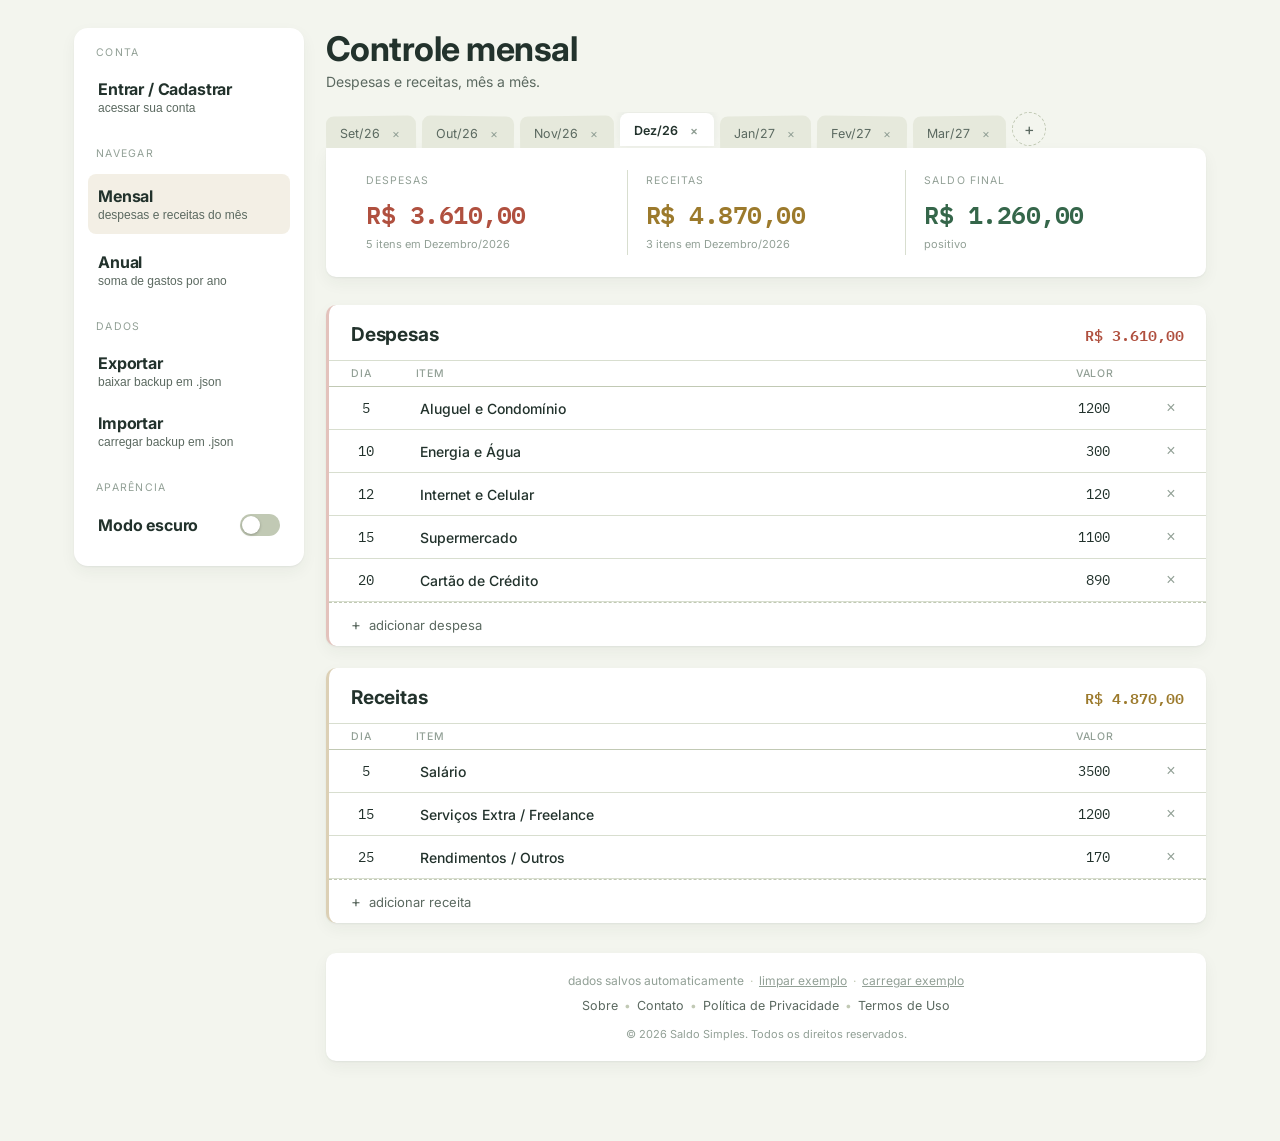
==== commit 95a874c6: "feat: add terms acceptance checkbox to registration form, enhance footer navigation, and update priv" ====
--- a/index.html
+++ b/index.html
@@ -226,6 +226,14 @@
         <label for="regPassword">Senha</label>
         <input type="password" id="regPassword" required placeholder="••••••••">
       </div>
+
+    <div class="form-group-checkbox">
+    <input type="checkbox" id="regTerms" required>
+    <label for="regTerms">
+      Li e aceito os <a href="/termos.html" target="_blank">Termos de Uso</a> e a <a href="/privacidade.html" target="_blank">Política de Privacidade</a>.
+    </label>
+     </div>
+
       <button type="submit" class="auth-submit" id="registerSubmitBtn">
         <span class="btn-spinner" hidden></span><span class="btn-label">Criar conta</span>
       </button>
@@ -233,13 +241,27 @@
   </div>
 </div>
 
-      <footer>
-        dados salvos automaticamente &middot; 
-        <button id="clearBtn">limpar exemplo</button> &middot; 
-        <button id="resetBtn">carregar exemplo</button>
-      </footer>
-    </div>
+<footer class="app-footer">
+  <div class="footer-actions">
+    <span>dados salvos automaticamente</span>
+    <span class="dot">&middot;</span>
+    <button id="clearBtn">limpar exemplo</button>
+    <span class="dot">&middot;</span>
+    <button id="resetBtn">carregar exemplo</button>
   </div>
+
+  <nav class="footer-nav">
+    <a href="/sobre.html">Sobre</a>
+    <span class="dot">&bull;</span>
+    <a href="/contato.html">Contato</a>
+    <span class="dot">&bull;</span>
+    <a href="/privacidade.html">Política de Privacidade</a>
+    <span class="dot">&bull;</span>
+    <a href="/termos.html">Termos de Uso</a>
+  </nav>
+
+  <p class="footer-copy">&copy; 2026 Saldo Simples. Todos os direitos reservados.</p>
+</footer>
 
   <input type="file" id="importFile" accept="application/json" style="display:none">
 
@@ -292,17 +314,6 @@
     }
   </script>
 
-  <!-- Exemplo de rodapé para a aplicação -->
-<footer>
-  <nav>
-    <a href="/sobre.html">Sobre</a> |
-    <a href="/contato.html">Contato</a> |
-    <a href="/privacidade.html">Política de Privacidade</a> |
-    <a href="/termos.html">Termos de Uso</a>
-  </nav>
-  <p>© 2026 Saldo Simples. Todos os direitos reservados.</p>
-</footer>
-
   <script src="assets/js/app.js"></script>
   
 </body>
--- a/assets/css/style.css
+++ b/assets/css/style.css
@@ -932,4 +932,113 @@
   color: var(--ink-soft);
   margin: 0;
   line-height: 1.45;
+}
+
+/* Rodapé Unificado */
+.app-footer {
+  display: flex;
+  flex-direction: column; /* Força cada bloco a ficar um abaixo do outro */
+  align-items: center;
+  justify-content: center;
+  gap: 10px;
+  text-align: center;
+  padding: 20px 16px;
+  box-sizing: border-box;
+}
+
+/* Linha de ações/dados */
+.footer-actions {
+  display: flex;
+  align-items: center;
+  justify-content: center;
+  flex-wrap: wrap;
+  gap: 6px;
+}
+
+.footer-actions button {
+  background: none;
+  border: none;
+  color: var(--ink-faint);
+  text-decoration: underline;
+  cursor: pointer;
+  font-family: inherit;
+  font-size: inherit;
+  padding: 0;
+  transition: color 0.15s ease;
+}
+
+.footer-actions button:hover {
+  color: var(--margin);
+}
+
+/* Linha de navegação (Links) */
+.footer-nav {
+  display: flex;
+  align-items: center;
+  justify-content: center;
+  flex-wrap: wrap;
+  gap: 6px;
+  width: 100%;
+}
+
+.footer-nav a,
+.footer-nav a:visited {
+  color: var(--ink-soft) !important;
+  text-decoration: none !important;
+  font-size: 12.5px;
+  transition: color 0.15s ease;
+}
+
+.footer-nav a:hover,
+.footer-nav a:active {
+  color: var(--ink) !important;
+  text-decoration: underline !important;
+}
+
+/* Pontos separadores e copyright */
+.app-footer .dot {
+  color: var(--rule-strong);
+  user-select: none;
+}
+
+.footer-copy {
+  display: block;
+  width: 100%;
+  margin: 4px 0 0 0;
+  font-size: 11px;
+  color: var(--ink-faint);
+  text-align: center;
+
+/* Estilo da caixinha de Termos de Uso no cadastro */
+.form-group-checkbox {
+  display: flex;
+  align-items: flex-start;
+  gap: 8px;
+  margin: 4px 0 8px 0;
+}
+
+.form-group-checkbox input[type="checkbox"] {
+  width: 16px;
+  height: 16px;
+  margin-top: 2px;
+  cursor: pointer;
+  accent-color: var(--margin);
+}
+
+.form-group-checkbox label {
+  font-family: 'Inter', sans-serif;
+  font-size: 12px;
+  color: var(--ink-soft);
+  line-height: 1.4;
+  cursor: pointer;
+}
+
+.form-group-checkbox label a {
+  color: var(--ink);
+  text-decoration: underline;
+  font-weight: 500;
+}
+
+.form-group-checkbox label a:hover {
+  color: var(--margin);
 }
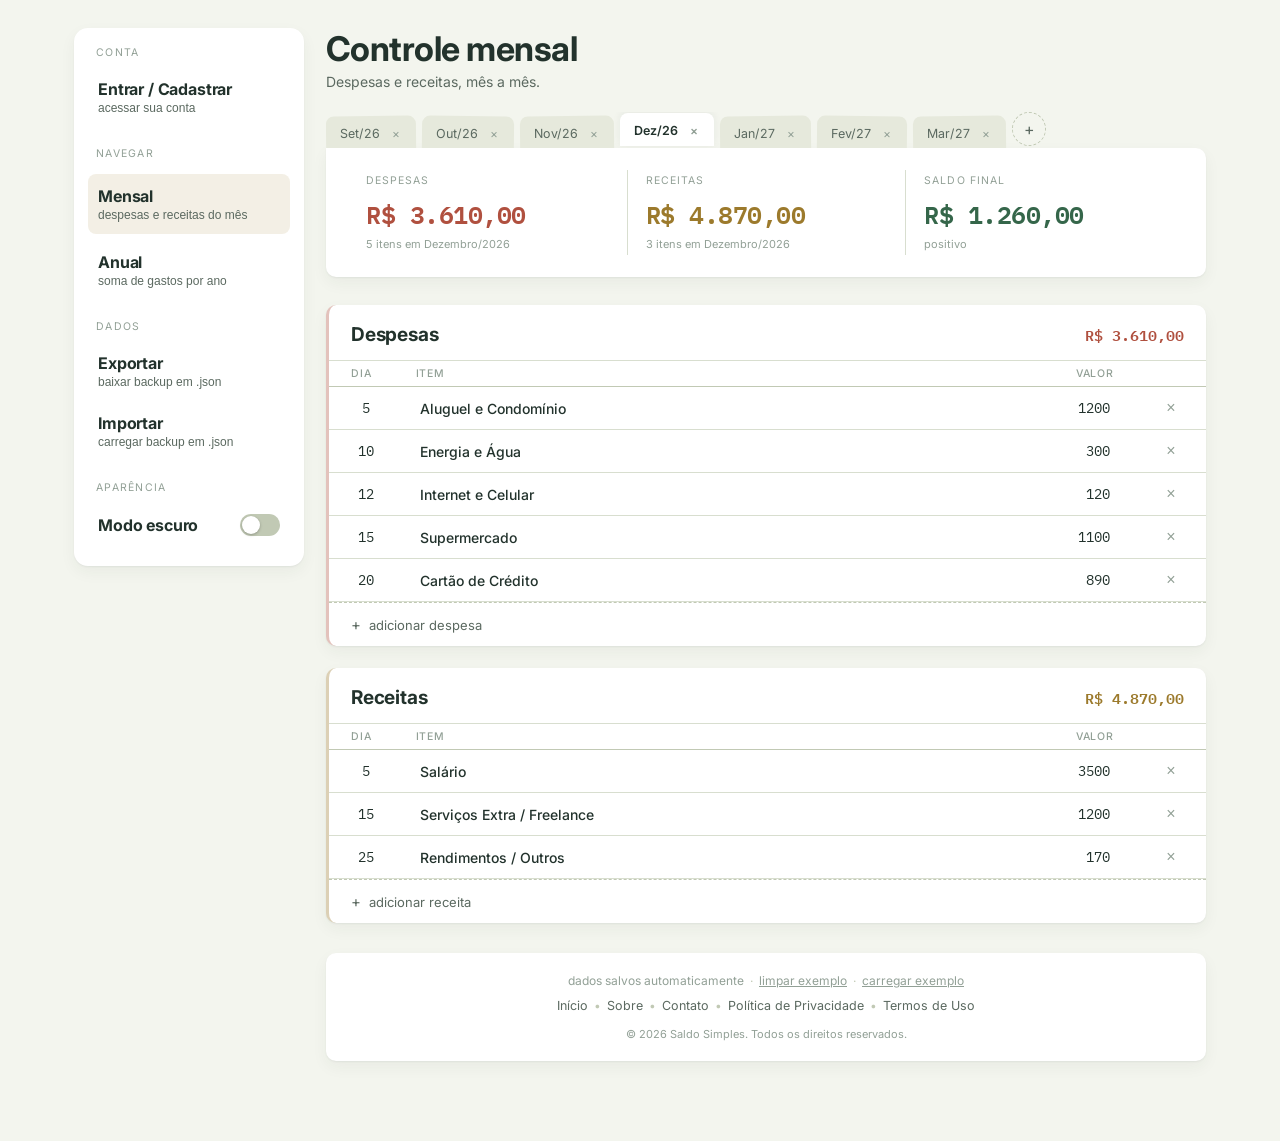
==== commit deb58cee: "feat: adicionar links de navegação no rodapé da página inicial" ====
--- a/index.html
+++ b/index.html
@@ -251,6 +251,8 @@
   </div>
 
   <nav class="footer-nav">
+    <a href="/index.html">Início</a>
+    <span class="dot">&bull;</span>
     <a href="/sobre.html">Sobre</a>
     <span class="dot">&bull;</span>
     <a href="/contato.html">Contato</a>
--- a/assets/css/style.css
+++ b/assets/css/style.css
@@ -936,8 +936,9 @@
 
 /* Rodapé Unificado */
 .app-footer {
-  display: flex;
-  flex-direction: column; /* Força cada bloco a ficar um abaixo do outro */
+  width: 100%; /* Adicione esta linha */
+  display: flex;
+  flex-direction: column;
   align-items: center;
   justify-content: center;
   gap: 10px;
@@ -1008,6 +1009,7 @@
   font-size: 11px;
   color: var(--ink-faint);
   text-align: center;
+}
 
 /* Estilo da caixinha de Termos de Uso no cadastro */
 .form-group-checkbox {
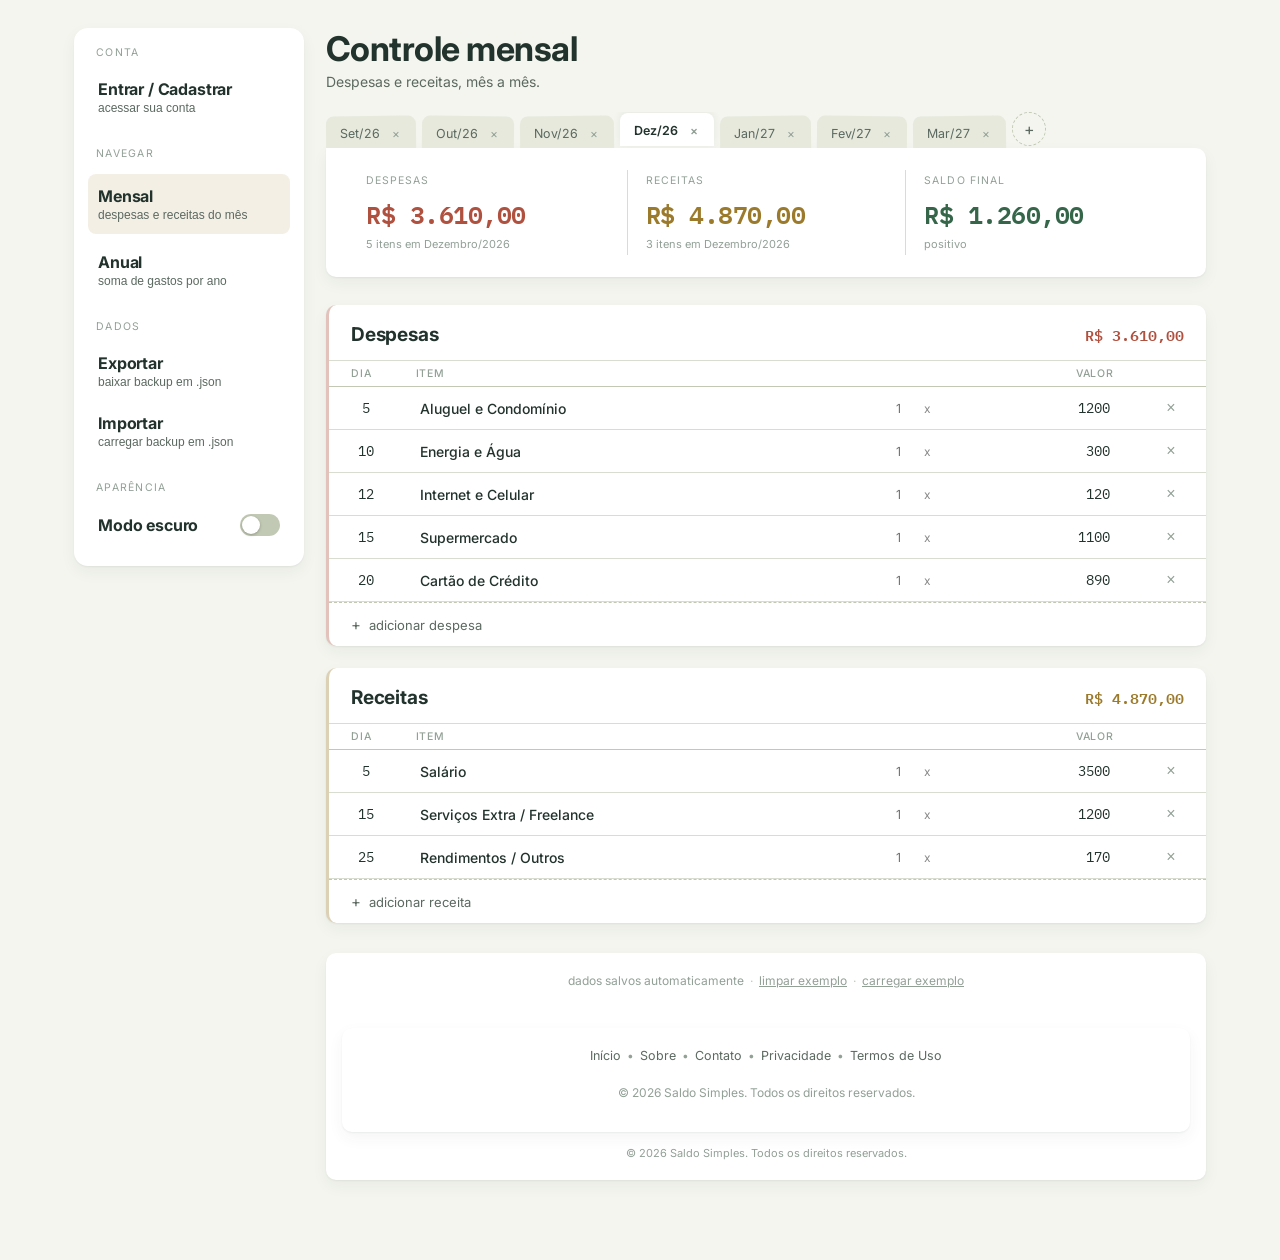
==== commit 6ed4ff70: "feat: adicionar páginas de contato, privacidade, sobre e termos de uso" ====
--- a/index.html
+++ b/index.html
@@ -250,17 +250,16 @@
     <button id="resetBtn">carregar exemplo</button>
   </div>
 
-  <nav class="footer-nav">
-    <a href="/index.html">Início</a>
-    <span class="dot">&bull;</span>
-    <a href="/sobre.html">Sobre</a>
-    <span class="dot">&bull;</span>
-    <a href="/contato.html">Contato</a>
-    <span class="dot">&bull;</span>
-    <a href="/privacidade.html">Política de Privacidade</a>
-    <span class="dot">&bull;</span>
-    <a href="/termos.html">Termos de Uso</a>
-  </nav>
+    <footer class="app-footer">
+      <nav class="footer-nav">
+        <a href="/index.html">Início</a> &bull;
+        <a href="/pages/sobre.html">Sobre</a> &bull;
+        <a href="/pages/contato.html">Contato</a> &bull;
+        <a href="/pages/privacidade.html">Privacidade</a> &bull;
+        <a href="/pages/termos.html">Termos de Uso</a>
+      </nav>
+      <p>&copy; 2026 Saldo Simples. Todos os direitos reservados.</p>
+    </footer>
 
   <p class="footer-copy">&copy; 2026 Saldo Simples. Todos os direitos reservados.</p>
 </footer>
--- a/assets/css/style.css
+++ b/assets/css/style.css
@@ -1043,4 +1043,36 @@
 
 .form-group-checkbox label a:hover {
   color: var(--margin);
+}
+
+/* --- Parcelas / Vezes --- */
+.item-wrapper {
+  display: flex;
+  align-items: center;
+  gap: 8px;
+}
+.inst-input {
+  width: 44px !important;
+  padding: 6px 2px !important;
+  text-align: center;
+  font-size: 12.5px;
+  -moz-appearance: textfield;
+}
+.inst-input::-webkit-inner-spin-button,
+.inst-input::-webkit-outer-spin-button {
+  -webkit-appearance: none;
+  margin: 0;
+}
+.inst-badge {
+  font-size: 11px;
+  color: var(--ink-faint);
+  white-space: nowrap;
+  min-width: 40px;
+}
+.inst-badge.active {
+  color: var(--margin);
+  font-weight: 600;
+}
+section.book.income .inst-badge.active {
+  color: var(--gold); /* Cor da receita */
 }
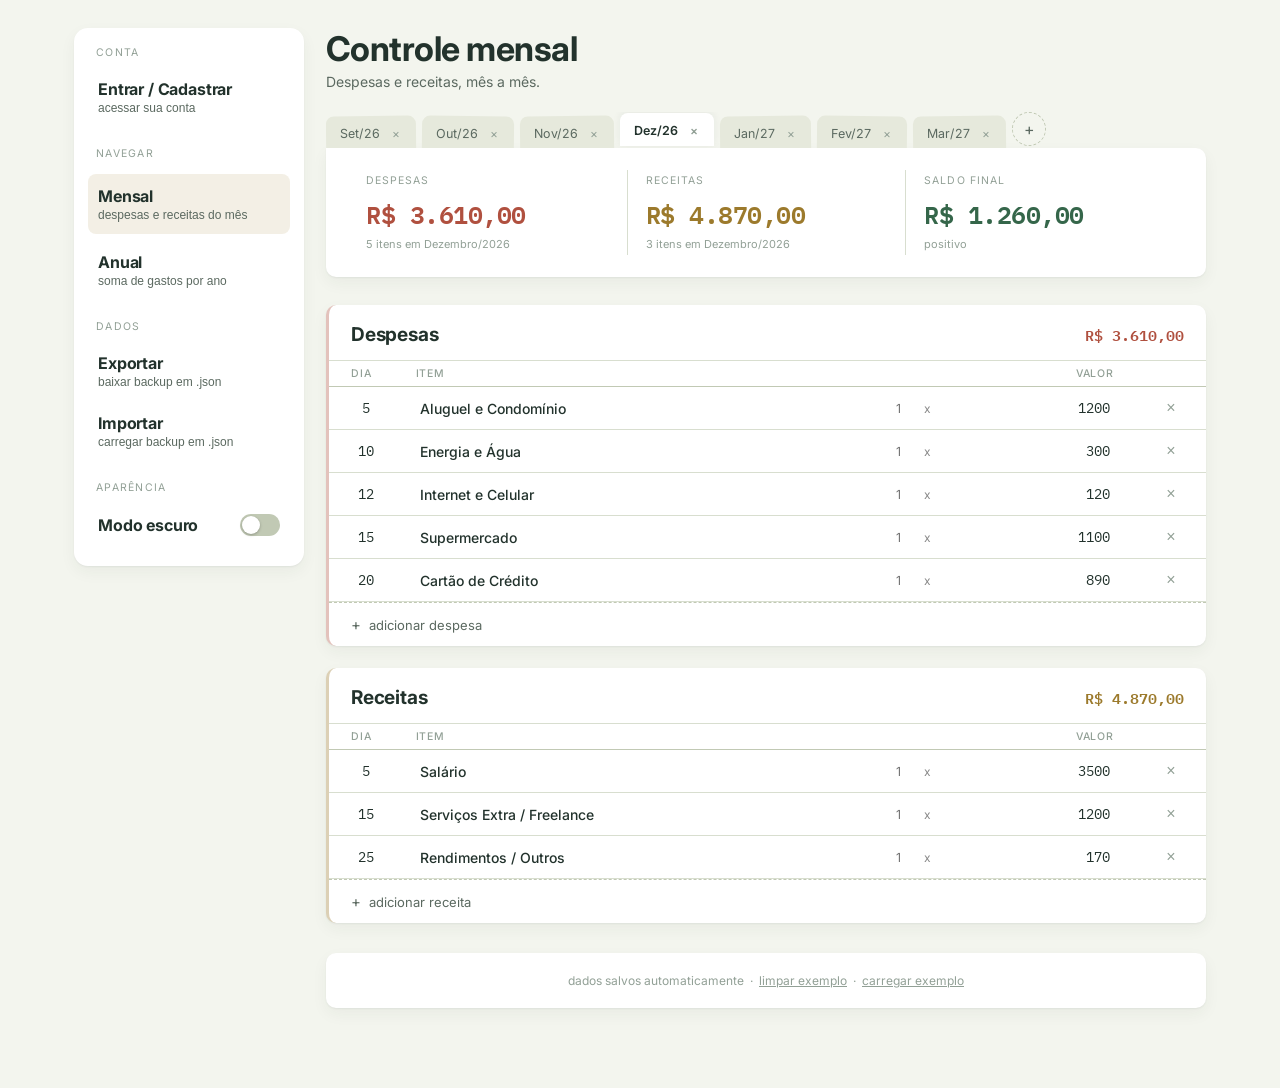
==== commit 38e6d371: "refactor: remover navegação do rodapé e conteúdo relacionado" ====
--- a/index.html
+++ b/index.html
@@ -249,19 +249,7 @@
     <span class="dot">&middot;</span>
     <button id="resetBtn">carregar exemplo</button>
   </div>
-
-    <footer class="app-footer">
-      <nav class="footer-nav">
-        <a href="/index.html">Início</a> &bull;
-        <a href="/pages/sobre.html">Sobre</a> &bull;
-        <a href="/pages/contato.html">Contato</a> &bull;
-        <a href="/pages/privacidade.html">Privacidade</a> &bull;
-        <a href="/pages/termos.html">Termos de Uso</a>
-      </nav>
-      <p>&copy; 2026 Saldo Simples. Todos os direitos reservados.</p>
-    </footer>
-
-  <p class="footer-copy">&copy; 2026 Saldo Simples. Todos os direitos reservados.</p>
+  
 </footer>
 
   <input type="file" id="importFile" accept="application/json" style="display:none">
--- a/assets/css/style.css
+++ b/assets/css/style.css
@@ -972,45 +972,6 @@
   color: var(--margin);
 }
 
-/* Linha de navegação (Links) */
-.footer-nav {
-  display: flex;
-  align-items: center;
-  justify-content: center;
-  flex-wrap: wrap;
-  gap: 6px;
-  width: 100%;
-}
-
-.footer-nav a,
-.footer-nav a:visited {
-  color: var(--ink-soft) !important;
-  text-decoration: none !important;
-  font-size: 12.5px;
-  transition: color 0.15s ease;
-}
-
-.footer-nav a:hover,
-.footer-nav a:active {
-  color: var(--ink) !important;
-  text-decoration: underline !important;
-}
-
-/* Pontos separadores e copyright */
-.app-footer .dot {
-  color: var(--rule-strong);
-  user-select: none;
-}
-
-.footer-copy {
-  display: block;
-  width: 100%;
-  margin: 4px 0 0 0;
-  font-size: 11px;
-  color: var(--ink-faint);
-  text-align: center;
-}
-
 /* Estilo da caixinha de Termos de Uso no cadastro */
 .form-group-checkbox {
   display: flex;
